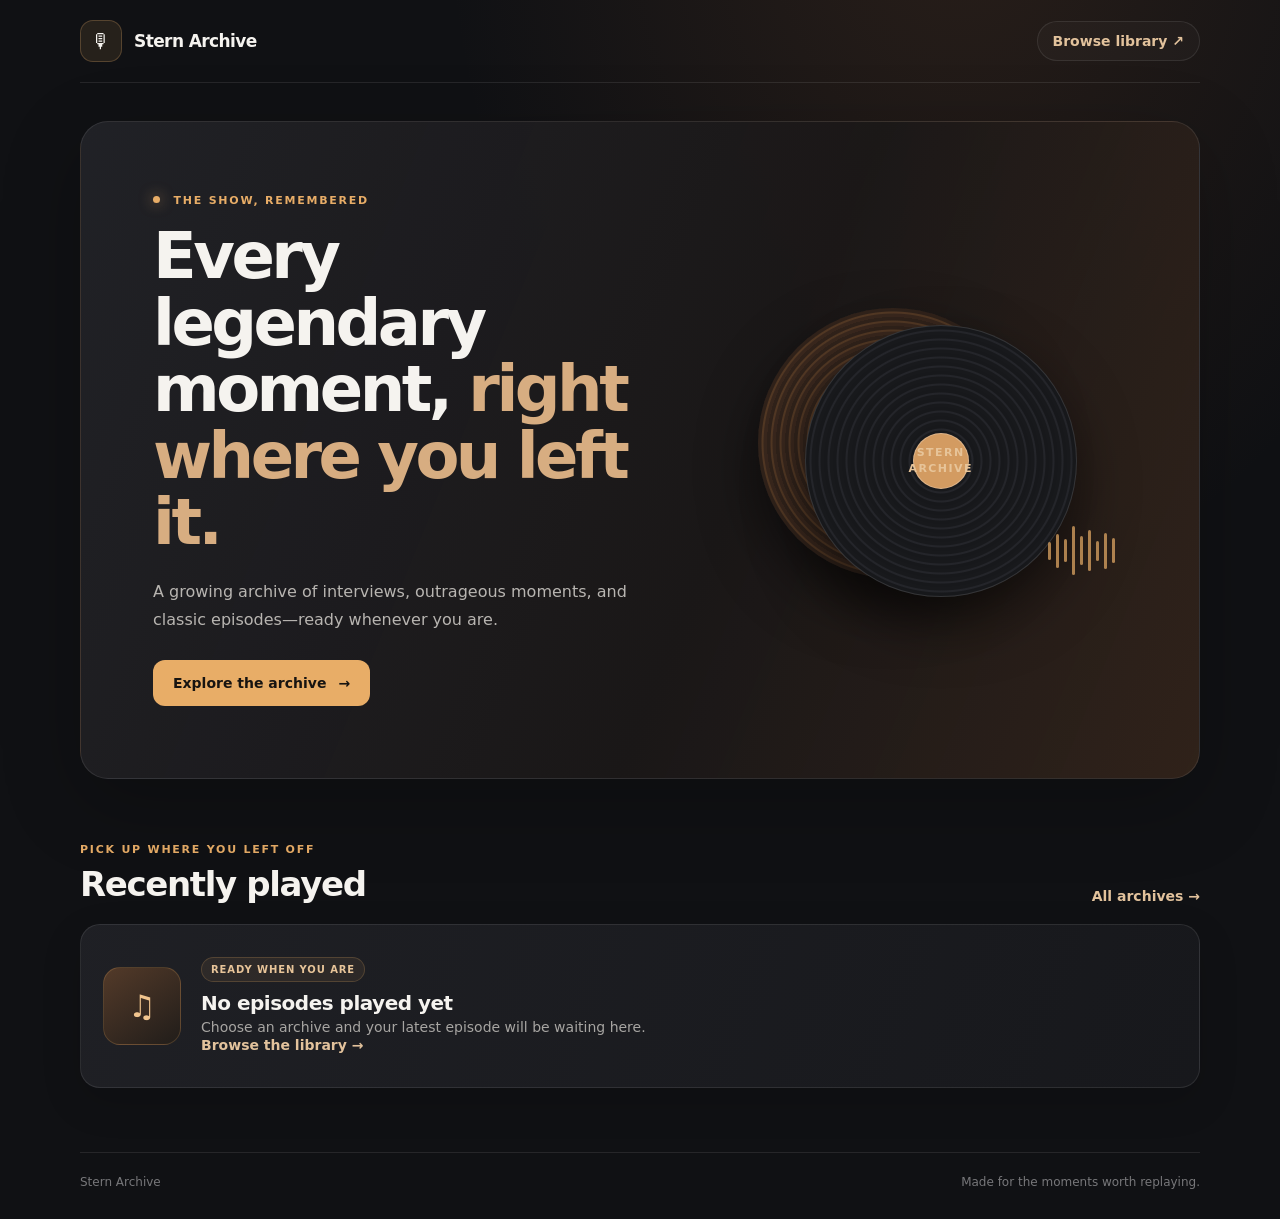
==== index.html @ a766dfc5 "Add modern home, recently played, and mobile-friendly player improvements" ====
<!DOCTYPE html>
<html lang="en">
<head>
  <meta charset="UTF-8">
  <meta name="viewport" content="width=device-width, initial-scale=1.0">
  <meta name="theme-color" content="#101114">
  <title>Stern Archive</title>
  <link rel="stylesheet" href="style.css">
  <link rel="stylesheet" href="modern.css">
</head>
<body class="home-page">
  <div class="page-shell">
    <header class="topbar">
      <a class="brand-wrap" href="index.html" aria-label="Stern Archive home">
        <span class="brand-mark" aria-hidden="true">🎙</span>
        <h1>Stern Archive</h1>
      </a>
      <nav class="nav-actions" aria-label="Main navigation">
        <a class="nav-link" href="library.html">Browse library <span aria-hidden="true">↗</span></a>
      </nav>
    </header>

    <main>
      <section class="hero-panel">
        <div class="hero-copy">
          <p class="eyebrow"><span class="eyebrow-dot"></span> The show, remembered</p>
          <h2>Every legendary moment, <span>right where you left it.</span></h2>
          <p class="hero-description">A growing archive of interviews, outrageous moments, and classic episodes—ready whenever you are.</p>
          <a class="btn" href="library.html">Explore the archive <span aria-hidden="true">→</span></a>
        </div>
        <div class="hero-art" aria-hidden="true">
          <div class="vinyl vinyl-back"></div>
          <div class="vinyl vinyl-front"><span>STERN<br>ARCHIVE</span></div>
          <div class="sound-wave"><i></i><i></i><i></i><i></i><i></i><i></i><i></i><i></i><i></i></div>
        </div>
      </section>

      <section class="home-section" aria-labelledby="recentlyPlayedTitle">
        <div class="section-heading">
          <div>
            <p class="eyebrow">Pick up where you left off</p>
            <h2 id="recentlyPlayedTitle">Recently played</h2>
          </div>
          <a class="text-link" href="library.html">All archives <span aria-hidden="true">→</span></a>
        </div>
        <div id="homeNowPlaying" class="recently-played-card" aria-live="polite">
          <div class="recent-art" aria-hidden="true">♫</div>
          <div class="recent-copy"><span class="status-pill">Your listening history</span><h3>Loading your latest episode…</h3></div>
        </div>
      </section>

      <footer class="site-footer"><span>Stern Archive</span><span>Made for the moments worth replaying.</span></footer>
    </main>
  </div>
  <script src="home.js"></script>
</body>
</html>
---- style.css ----
html,
body{
  min-height:100%;
}

body{
  margin:0;
  padding:20px;
  background:#121212;
  color:white;
  overflow-y:auto;
}

body{
    margin:0;
    font-family:Arial, sans-serif;
    background:#121212;
    color:white;
}

header{
    padding:20px;
}

.hero{
    padding:30px;
}

h1{
    color:#00d084;
}

.btn{
    background:#00d084;
    color:black;
    text-decoration:none;
    padding:12px 20px;
    border-radius:8px;
    display:inline-block;
    margin-top:15px;
}

#library{
    display:grid;
    grid-template-columns:repeat(auto-fill,minmax(250px,1fr));
    gap:20px;
    padding:20px;
}

.card{
    background:#1d1d1d;
    border-radius:10px;
    padding:20px;
}

.card h3{
    margin-top:0;
}

.card a{
    display:inline-block;
    padding:10px 15px;
    margin-top:10px;
    background:#00d084;
    color:black;
    text-decoration:none;
    border-radius:5px;
}

input{
    width:100%;
    max-width:400px;
    padding:10px;
    border-radius:6px;
    border:none;
}

.player-container{
    padding:20px;
}

audio{
    width:100%;
}

.episode-list{
    display:grid;
    gap:15px;
    padding:20px;
}

.card{
    background:#1d1d1d;
    padding:15px;
    border-radius:10px;
}

.card audio{
    width:100%;
}

.episode-list{
  display:grid;
  gap:10px;
}

.card{
  background:#1d1d1d;
  padding:15px;
  border-radius:10px;
  margin-bottom:10px;
}

.card:hover{
  background:#2a2a2a;
}

input{
  background:#1d1d1d;
  color:white;
  border:none;
  border-radius:8px;
}

.episode-list{
  display:grid;
  gap:10px;
  margin-top:20px;
}

.card{
  background:#1d1d1d;
  padding:15px;
  border-radius:10px;
  margin-bottom:10px;
}

.card:hover{
  background:#2a2a2a;
}

h2{
  color:#00d084;
  margin-bottom:10px;
}

.transport-controls {
  display:flex;
  align-items:center;
  gap:12px;
  flex-wrap:wrap;
  margin:12px 0 18px;
}

.transport-btn,
.resume-btn,
.episode-card {
  border:none;
  border-radius:8px;
  background:#2d2d2d;
  color:white;
  cursor:pointer;
  transition:background 0.15s ease;
}

.transport-btn,
.resume-btn {
  padding:10px 14px;
}

.transport-btn:hover,
.resume-btn:hover,
.episode-card:hover {
  background:#3b3b3b;
}

.time-display {
  font-size:14px;
  color:#d0d0d0;
  margin-left:6px;
}

.episode-search {
  width:100%;
  padding:12px;
  margin:20px 0 10px;
  background:#1d1d1d;
  color:white;
  border:none;
  border-radius:8px;
}

.month-group {
  border:1px solid rgba(255,255,255,0.08);
  border-radius:12px;
  background:rgba(255,255,255,0.02);
  overflow:hidden;
}

.month-summary {
  list-style:none;
  display:flex;
  align-items:center;
  justify-content:space-between;
  gap:12px;
  padding:12px 14px;
  cursor:pointer;
  font-weight:700;
  color:#dfe7ff;
  background:rgba(255,255,255,0.02);
}

.month-summary::-webkit-details-marker {
  display:none;
}

.month-count {
  display:inline-flex;
  align-items:center;
  justify-content:center;
  min-width:28px;
  padding:4px 8px;
  border-radius:999px;
  background:#00d084;
  color:#05150d;
  font-size:12px;
  font-weight:700;
}

.month-list {
  display:grid;
  gap:8px;
  padding:10px 10px 12px;
}

.episode-card {
  text-align:left;
  width:100%;
  padding:12px 14px;
  background:#111827;
  color:#edf2ff;
}

.empty-state-text {
  padding:12px;
  color:#d0d0d0;
}

.show-notes{
  margin:20px 0;
}

.show-notes ul{
  padding-left:20px;
}

.show-notes li{
  margin-bottom:6px;
}

.episode-link{
  display:inline-block;
  margin-top:10px;
  padding:10px 15px;
  background:#00d084;
  color:#000;
  text-decoration:none;
  border-radius:8px;
  font-weight:bold;
}

.show-notes{
  margin:15px 0;
}

.card-actions{
  display:flex;
  gap:10px;
  align-items:center;
  margin-top:12px;
}

.delete-archive-btn{
  background:#c62828;
  color:white;
  border:none;
  border-radius:8px;
  padding:10px 14px;
  cursor:pointer;
  font-weight:600;
}

.delete-archive-btn:hover{
  background:#8e0000;
}

.segment-jump{
  display:block;
  width:100%;
  text-align:left;
  background:none;
  border:none;
  color:#4da6ff;
  cursor:pointer;
  padding:6px 0;
}

.segment-jump:hover{
  text-decoration:underline;
}
---- modern.css ----
/* Modern Stern Archive visual layer */
:root {
  color-scheme: dark;
  --ink: #f5f3ef;
  --muted: #a7a5a2;
  --surface: #191a1e;
  --surface-raised: #202126;
  --line: rgba(255,255,255,.09);
  --accent: #e8ad67;
  --accent-bright: #f4c17e;
}

html { min-height: 100%; background: #101114; }
body {
  min-height: 100vh;
  margin: 0;
  padding: 0;
  color: var(--ink);
  font-family: Inter, ui-sans-serif, system-ui, -apple-system, BlinkMacSystemFont, "Segoe UI", sans-serif;
  background: radial-gradient(ellipse at 75% -10%, rgba(128,77,43,.22), transparent 38%), #101114;
}
.page-shell { width: min(1120px, calc(100% - 48px)); margin: 0 auto; }
.topbar {
  min-height: 82px; padding: 0; display: flex; align-items: center; justify-content: space-between;
  border-bottom: 1px solid var(--line);
}
.brand-wrap { display: inline-flex; align-items: center; gap: 12px; color: var(--ink); text-decoration: none; }
.brand-wrap h1, .brand-name { margin: 0; color: var(--ink); font-size: 17px; font-weight: 750; letter-spacing: -.035em; }
.brand-mark { display: grid; width: 40px; height: 40px; place-items: center; border: 1px solid rgba(232,173,103,.25); border-radius: 13px; background: rgba(232,173,103,.1); font-size: 20px; }
.nav-actions, .left-cluster { display: flex; align-items: center; gap: 12px; }
.nav-link, .text-link { color: #e2c29c; text-decoration: none; font-size: 14px; font-weight: 650; transition: color .18s ease; }
.nav-link { padding: 11px 15px; border: 1px solid var(--line); border-radius: 999px; background: rgba(255,255,255,.025); }
.nav-link:hover, .text-link:hover { color: var(--accent-bright); }
.hero-panel {
  position: relative; display: grid; grid-template-columns: 1.1fr .9fr; align-items: center; gap: 48px;
  min-height: 390px; margin: 38px 0 64px; padding: clamp(32px, 6vw, 72px); overflow: hidden;
  border: 1px solid var(--line); border-radius: 28px;
  background: linear-gradient(112deg, rgba(33,34,39,.98), rgba(27,24,24,.92) 58%, rgba(62,42,29,.7));
  box-shadow: 0 24px 80px rgba(0,0,0,.24);
}
.hero-copy { position: relative; z-index: 1; max-width: 600px; }
.eyebrow { margin: 0 0 16px; color: var(--accent); font-size: 11px; font-weight: 800; letter-spacing: .16em; text-transform: uppercase; }
.eyebrow-dot, .status-dot { display: inline-block; width: 7px; height: 7px; margin-right: 8px; border-radius: 50%; background: var(--accent); box-shadow: 0 0 14px rgba(232,173,103,.7); vertical-align: 1px; }
.hero-copy h2 { max-width: 620px; margin: 0; color: var(--ink); font-size: clamp(38px, 5.2vw, 64px); line-height: 1.04; letter-spacing: -.055em; }
.hero-copy h2 span { color: #d7ad81; }
.hero-description { max-width: 490px; margin: 22px 0 0; color: #b8b5b1; font-size: 16px; line-height: 1.75; }
.btn, .primary-btn {
  display: inline-flex; align-items: center; justify-content: center; gap: 12px; min-height: 46px; margin-top: 26px; padding: 0 20px;
  border: 0; border-radius: 12px; background: var(--accent); color: #171411; text-decoration: none; font: inherit; font-size: 14px; font-weight: 800; cursor: pointer;
  transition: transform .18s ease, background .18s ease, box-shadow .18s ease;
}
.btn:hover, .primary-btn:hover { transform: translateY(-2px); background: var(--accent-bright); box-shadow: 0 10px 24px rgba(232,173,103,.18); }
.hero-art { position: relative; display: grid; min-height: 270px; place-items: center; }
.vinyl { position: absolute; width: clamp(190px, 23vw, 270px); aspect-ratio: 1; border-radius: 50%; background: repeating-radial-gradient(circle, #18191c 0 3px, #24252a 4px 5px, #17181b 6px 9px); box-shadow: 0 26px 56px rgba(0,0,0,.5); }
.vinyl-back { transform: translate(-26px,-7px); background: repeating-radial-gradient(circle, #39271d 0 3px, #523824 4px 5px, #30221a 6px 9px); }
.vinyl-front { display: grid; place-items: center; transform: translate(22px,11px); border: 1px solid rgba(255,255,255,.12); }
.vinyl-front::after { position: absolute; width: 20%; aspect-ratio: 1; border: 1px solid rgba(255,255,255,.25); border-radius: 50%; background: #d39b61; content: ""; }
.vinyl-front span { z-index: 1; color: #e7c499; font-size: 11px; font-weight: 800; line-height: 1.4; letter-spacing: .13em; text-align: center; }
.sound-wave { position: absolute; right: 3%; bottom: 3%; display: flex; align-items: center; gap: 5px; height: 52px; opacity: .7; }
.sound-wave i, .mini-wave i { display: block; width: 3px; border-radius: 4px; background: var(--accent); animation: wave 1s ease-in-out infinite alternate; }
.sound-wave i:nth-child(3n), .mini-wave i:nth-child(3n) { animation-delay: .35s; }
.sound-wave i:nth-child(2n), .mini-wave i:nth-child(2n) { animation-delay: .65s; }
.sound-wave i:nth-child(1) { height: 35%; }.sound-wave i:nth-child(2) { height: 65%; }.sound-wave i:nth-child(3) { height: 44%; }.sound-wave i:nth-child(4) { height: 95%; }.sound-wave i:nth-child(5) { height: 55%; }.sound-wave i:nth-child(6) { height: 78%; }.sound-wave i:nth-child(7) { height: 38%; }.sound-wave i:nth-child(8) { height: 70%; }.sound-wave i:nth-child(9) { height: 48%; }
@keyframes wave { to { transform: scaleY(.45); opacity: .55; } }
.home-section { margin: 0 0 64px; }
.section-heading { display: flex; align-items: end; justify-content: space-between; gap: 20px; margin-bottom: 20px; }
.section-heading .eyebrow { margin-bottom: 8px; }
.section-heading h2, .toolbar-intro h2 { margin: 0; color: var(--ink); font-size: clamp(25px, 3vw, 34px); letter-spacing: -.04em; }
.recently-played-card { display: flex; align-items: center; gap: 20px; min-height: 118px; padding: 22px; border: 1px solid var(--line); border-radius: 20px; background: linear-gradient(110deg, rgba(32,33,38,.96), rgba(24,25,29,.96)); box-shadow: 0 14px 40px rgba(0,0,0,.14); }
.recent-art { display: grid; flex: 0 0 76px; width: 76px; height: 76px; place-items: center; border: 1px solid rgba(232,173,103,.2); border-radius: 17px; background: linear-gradient(145deg, #533a29, #211d1a); color: #f0c48e; font-size: 31px; }
.recent-copy { flex: 1; min-width: 0; }
.recent-copy h3 { margin: 9px 0 4px; overflow: hidden; color: var(--ink); font-size: 20px; letter-spacing: -.025em; text-overflow: ellipsis; }
.recent-copy p { margin: 0; color: var(--muted); font-size: 14px; }
.status-pill { display: inline-flex; align-items: center; padding: 6px 9px; border: 1px solid rgba(232,173,103,.2); border-radius: 999px; background: rgba(232,173,103,.08); color: #e7c499; font-size: 10px; font-weight: 800; letter-spacing: .09em; text-transform: uppercase; }
.status-pill .status-dot { width: 6px; height: 6px; margin-right: 7px; }
.resume-link { display: inline-flex; align-items: center; gap: 12px; padding: 12px 16px; border-radius: 11px; background: var(--accent); color: #191510; font-size: 13px; font-weight: 800; text-decoration: none; white-space: nowrap; }
.resume-link:hover { background: var(--accent-bright); }
.playing-art { position: relative; }
.playing-art > span { z-index: 1; }
.mini-wave { position: absolute; right: 9px; bottom: 12px; display: flex; align-items: center; gap: 2px; height: 20px; }
.mini-wave i { width: 2px; }.mini-wave i:nth-child(1) { height: 40%; }.mini-wave i:nth-child(2) { height: 85%; }.mini-wave i:nth-child(3) { height: 55%; }.mini-wave i:nth-child(4) { height: 100%; }.mini-wave i:nth-child(5) { height: 48%; }
.site-footer { display: flex; justify-content: space-between; gap: 12px; padding: 22px 0 30px; border-top: 1px solid var(--line); color: #77777a; font-size: 12px; }
.toolbar { margin: 42px 0 24px; padding: 26px; border: 1px solid var(--line); border-radius: 20px; background: rgba(27,28,32,.82); }
.toolbar-intro { margin-bottom: 22px; }.toolbar-intro .eyebrow { margin-bottom: 8px; }
.toolbar-row { display: flex; gap: 12px; }
input { box-sizing: border-box; width: 100%; min-width: 0; padding: 13px 15px; border: 1px solid var(--line); border-radius: 11px; outline: none; background: #15161a; color: var(--ink); font: inherit; }
input:focus { border-color: rgba(232,173,103,.65); box-shadow: 0 0 0 3px rgba(232,173,103,.1); }
.toolbar-row .primary-btn { flex: 0 0 auto; margin: 0; }
.archive-panel { margin-top: 22px; padding-top: 22px; border-top: 1px solid var(--line); }.archive-panel.hidden { display: none; }
.archive-panel-header { display: flex; align-items: center; justify-content: space-between; }.archive-panel-header h2 { margin: 0; color: var(--ink); }
.archive-form-grid { display: grid; grid-template-columns: 2fr 1.5fr .8fr; gap: 14px; margin-top: 18px; }
.archive-form-grid label span { display: block; margin-bottom: 8px; color: var(--muted); font-size: 12px; }
.archive-actions { display: flex; align-items: center; gap: 14px; }.archive-message { color: var(--muted); }.archive-message.error { color: #ff8d8d; }
.icon-btn { width: 36px; height: 36px; border: 1px solid var(--line); border-radius: 10px; background: var(--surface-raised); color: var(--ink); font-size: 23px; cursor: pointer; }
.library-grid, #library { display: grid; grid-template-columns: repeat(auto-fill, minmax(240px, 1fr)); gap: 16px; padding: 0 0 48px; }
.library-card, .card { padding: 22px; border: 1px solid var(--line); border-radius: 18px; background: linear-gradient(145deg, #202126, #18191d); }
.library-card h3 { margin: 15px 0 8px; font-size: 19px; }.library-card p { color: var(--muted); }
.card-topline { display: flex; justify-content: space-between; }.card-actions { display: flex; flex-wrap: wrap; gap: 10px; align-items: center; margin-top: 18px; }
.card-actions .primary-btn { margin: 0; text-decoration: none; }.delete-archive-btn { padding: 11px 14px; border: 1px solid rgba(255,90,90,.2); border-radius: 10px; background: rgba(160,40,40,.14); color: #ffb6b6; cursor: pointer; }
.player-shell { width: min(860px, 100%); margin: 48px auto 80px; }
.player-panel { padding: clamp(24px, 5vw, 52px); border: 1px solid var(--line); border-radius: 26px; background: linear-gradient(145deg, rgba(34,35,40,.98), rgba(23,24,28,.98)); box-shadow: 0 28px 80px rgba(0,0,0,.28); }
.player-heading { margin-bottom: 28px; }.player-heading .eyebrow { margin-bottom: 12px; }
.player-heading h1 { margin: 0; color: var(--ink); font-size: clamp(27px, 5vw, 42px); line-height: 1.12; letter-spacing: -.045em; overflow-wrap: anywhere; }
.player-heading .now-playing { margin: 12px 0 0; color: #c0bdb9; font-size: 16px; }
.player-container { padding: clamp(16px, 3vw, 28px); border: 1px solid var(--line); border-radius: 20px; background: rgba(12,13,16,.55); }
.player-art { display: flex; align-items: center; gap: 14px; margin: 0 0 20px; color: var(--accent); }.player-art span { display: grid; width: 54px; height: 54px; place-items: center; border-radius: 14px; background: rgba(232,173,103,.1); font-size: 27px; }.player-art small { color: #bbb0a2; font-size: 10px; font-weight: 800; line-height: 1.4; letter-spacing: .15em; }
audio { display: block; width: 100%; min-height: 54px; accent-color: var(--accent); }
.player-hint { margin: 13px 0 0; color: #858487; font-size: 12px; line-height: 1.5; }
.transport-controls { display: flex; align-items: center; gap: 12px; flex-wrap: wrap; margin: 18px 0; }
.transport-btn, .resume-btn { min-height: 44px; padding: 10px 16px; border: 1px solid var(--line); border-radius: 11px; background: #28292e; color: var(--ink); cursor: pointer; font: inherit; font-weight: 650; }
.transport-btn:hover, .resume-btn:hover, .episode-card:hover { border-color: rgba(232,173,103,.35); background: #333035; }
.time-display { color: var(--muted); font-size: 14px; }
.episode-search { margin: 22px 0 14px; }
.episode-list { display: grid; gap: 11px; margin-top: 20px; }
.month-group { overflow: hidden; border: 1px solid var(--line); border-radius: 14px; background: rgba(255,255,255,.02); }
.month-summary { display: flex; justify-content: space-between; gap: 12px; padding: 15px; background: rgba(255,255,255,.025); color: #ebe8e3; cursor: pointer; font-weight: 700; list-style: none; }
.month-summary::-webkit-details-marker { display: none; }.month-count { min-width: 28px; padding: 4px 8px; border-radius: 999px; background: rgba(232,173,103,.16); color: #e9bd89; font-size: 12px; text-align: center; }
.month-list { display: grid; gap: 8px; padding: 10px; }.episode-card { width: 100%; padding: 14px 15px; border: 1px solid transparent; border-radius: 10px; background: #1d1e22; color: #e9e7e3; cursor: pointer; text-align: left; font: inherit; }
.show-notes { margin: 20px 0; }.show-notes ul { padding-left: 20px; }.show-notes li { margin-bottom: 6px; }.segment-jump { display: block; width: 100%; padding: 8px 0; border: 0; background: none; color: #e2b77f; cursor: pointer; text-align: left; }
.empty-state-text { padding: 12px; color: var(--muted); }
@media (max-width: 700px) {
  .page-shell { width: min(100% - 32px, 600px); }
  .topbar { min-height: 70px; }.brand-mark { width: 36px; height: 36px; }.nav-link { padding: 10px 12px; font-size: 12px; }
  .hero-panel { grid-template-columns: 1fr; gap: 8px; min-height: 0; margin: 22px 0 46px; padding: 30px 24px 18px; border-radius: 22px; }
  .hero-copy h2 { font-size: clamp(38px, 10vw, 52px); }.hero-description { margin-top: 16px; font-size: 14px; }
  .hero-art { min-height: 205px; }.vinyl { width: 176px; }.sound-wave { right: 8%; bottom: 0; }
  .section-heading { align-items: center; }.section-heading h2 { font-size: 26px; }.section-heading .text-link { font-size: 12px; white-space: nowrap; }
  .recently-played-card { flex-wrap: wrap; gap: 14px; padding: 16px; border-radius: 16px; }.recent-art { flex-basis: 62px; width: 62px; height: 62px; border-radius: 14px; }.recent-copy { flex-basis: calc(100% - 80px); }.recent-copy h3 { font-size: 17px; }.resume-link { width: 100%; justify-content: space-between; box-sizing: border-box; }
  .site-footer { flex-direction: column; }.toolbar { margin-top: 24px; padding: 18px; }.toolbar-row { flex-direction: column; }.toolbar-row .primary-btn { width: 100%; }.archive-form-grid { grid-template-columns: 1fr; }.archive-actions { align-items: flex-start; flex-direction: column; }
  .player-shell { margin: 24px auto 56px; }.player-panel { padding: 22px 16px; border-radius: 20px; }.player-heading { margin-bottom: 20px; }.player-heading .now-playing { font-size: 14px; }.player-container { padding: 14px; border-radius: 15px; }
  .player-topbar .brand-name { display: none; }
}
@media (prefers-reduced-motion: reduce) { *, *::before, *::after { scroll-behavior: auto !important; animation-duration: .01ms !important; animation-iteration-count: 1 !important; transition-duration: .01ms !important; } }
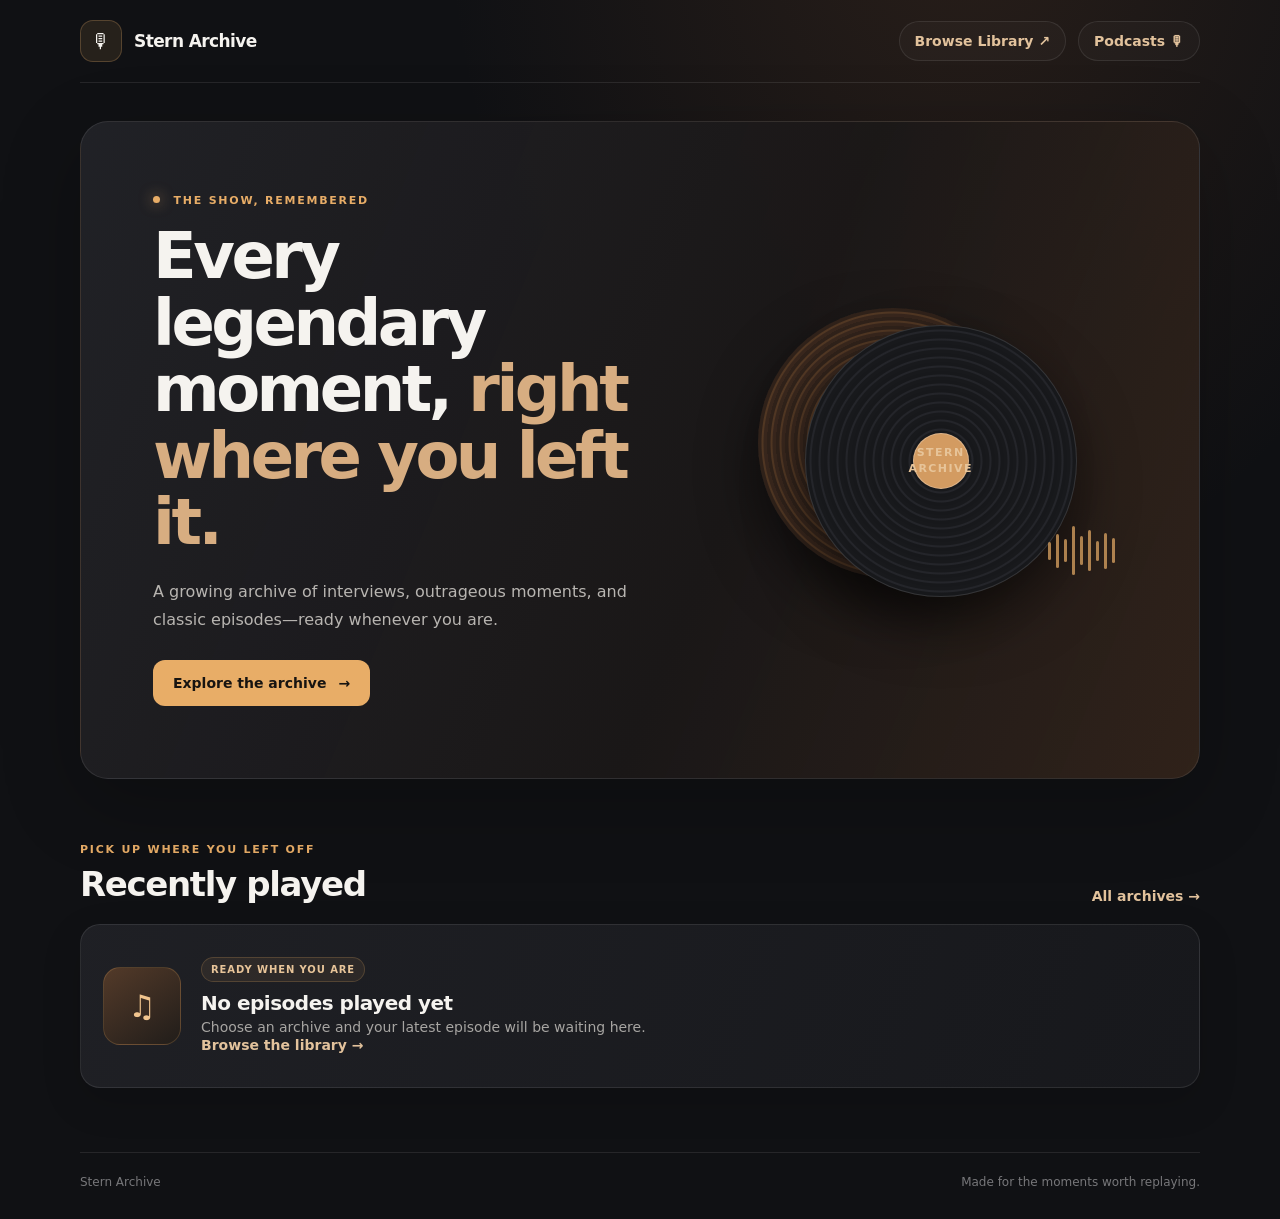
==== commit 09d942b8: "Update index.html" ====
--- a/index.html
+++ b/index.html
@@ -16,8 +16,18 @@
         <h1>Stern Archive</h1>
       </a>
       <nav class="nav-actions" aria-label="Main navigation">
-        <a class="nav-link" href="library.html">Browse library <span aria-hidden="true">↗</span></a>
-      </nav>
+
+  <a class="nav-link" href="library.html">
+    Browse Library
+    <span aria-hidden="true">↗</span>
+  </a>
+
+  <a class="nav-link" href="podcasts.html">
+    Podcasts
+    <span aria-hidden="true">🎙</span>
+  </a>
+
+</nav>
     </header>
 
     <main>
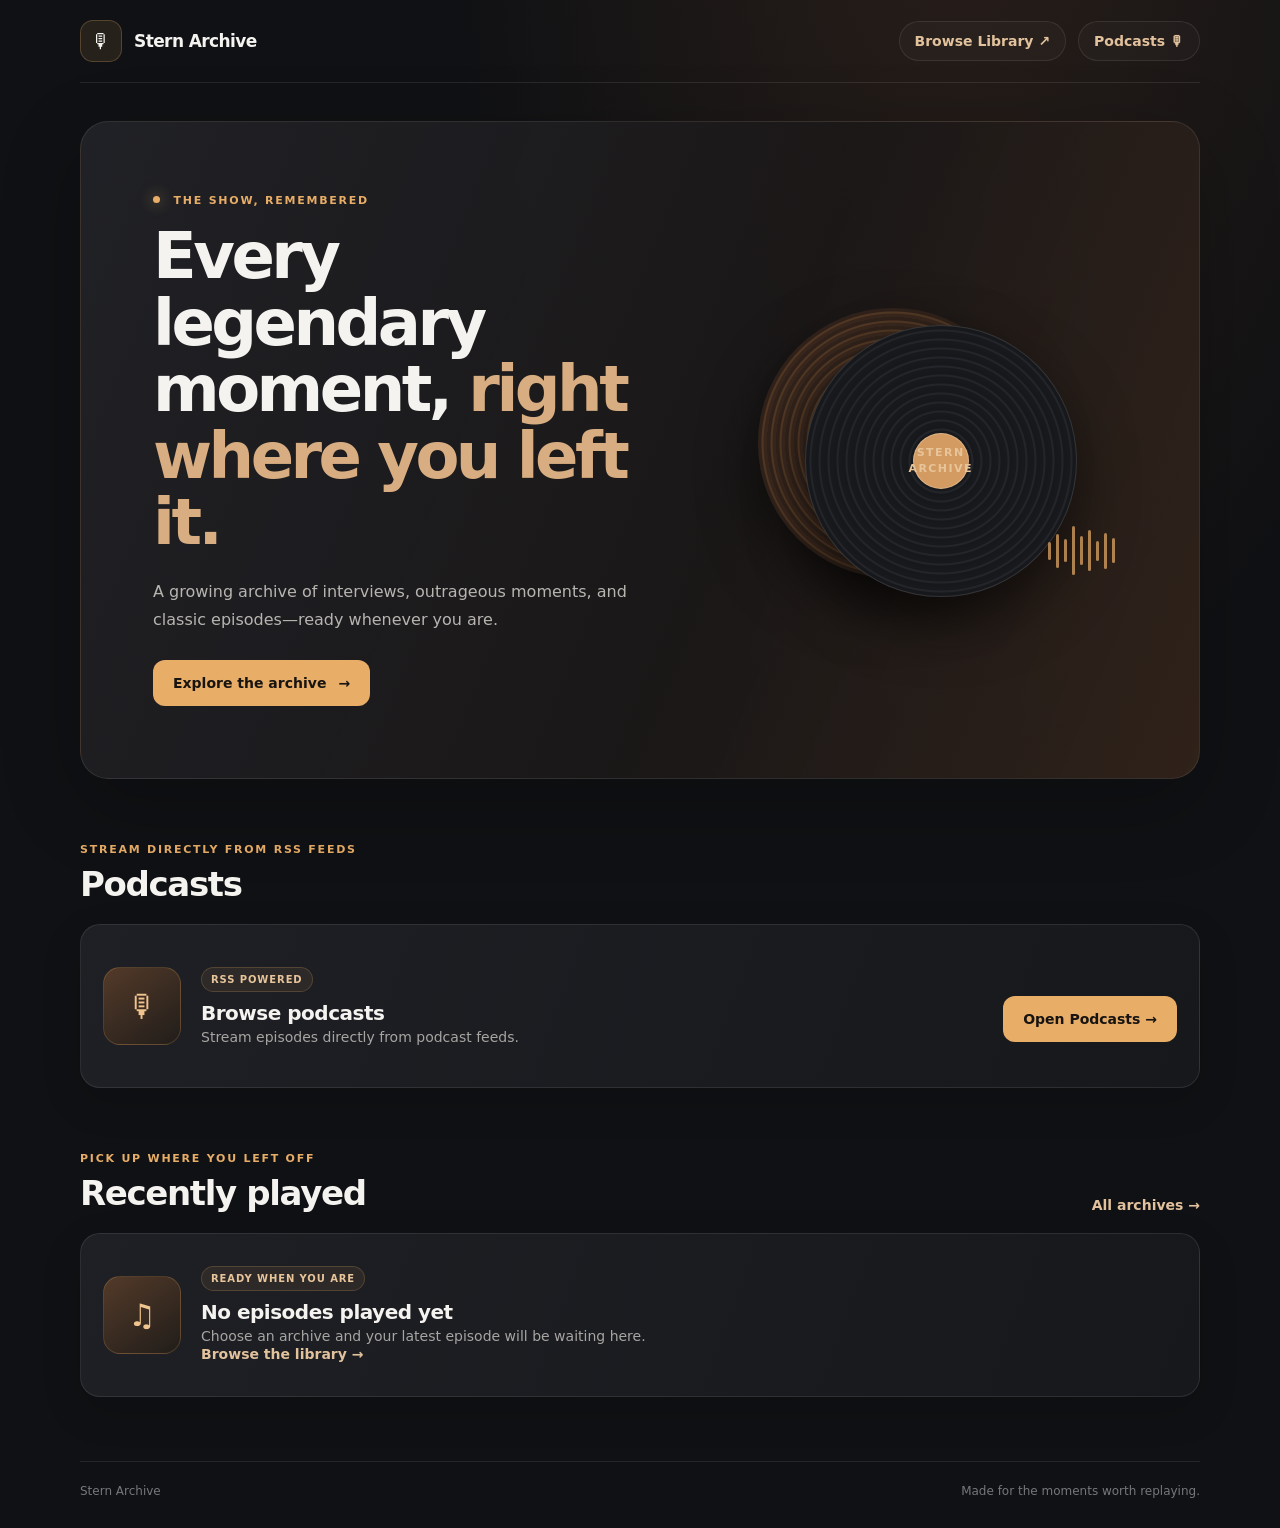
==== commit 0b78e93c: "Update index.html" ====
--- a/index.html
+++ b/index.html
@@ -45,6 +45,54 @@
         </div>
       </section>
 
+      <section class="home-section">
+
+  <div class="section-heading">
+
+    <div>
+      <p class="eyebrow">
+        Stream directly from RSS feeds
+      </p>
+
+      <h2>
+        Podcasts
+      </h2>
+    </div>
+
+  </div>
+
+  <div class="recently-played-card">
+
+    <div class="recent-art">
+      🎙
+    </div>
+
+    <div class="recent-copy">
+
+      <span class="status-pill">
+        RSS Powered
+      </span>
+
+      <h3>
+        Browse podcasts
+      </h3>
+
+      <p>
+        Stream episodes directly from podcast feeds.
+      </p>
+
+    </div>
+
+    <a
+      class="btn"
+      href="podcasts.html">
+      Open Podcasts →
+    </a>
+
+  </div>
+
+</section>
+
       <section class="home-section" aria-labelledby="recentlyPlayedTitle">
         <div class="section-heading">
           <div>
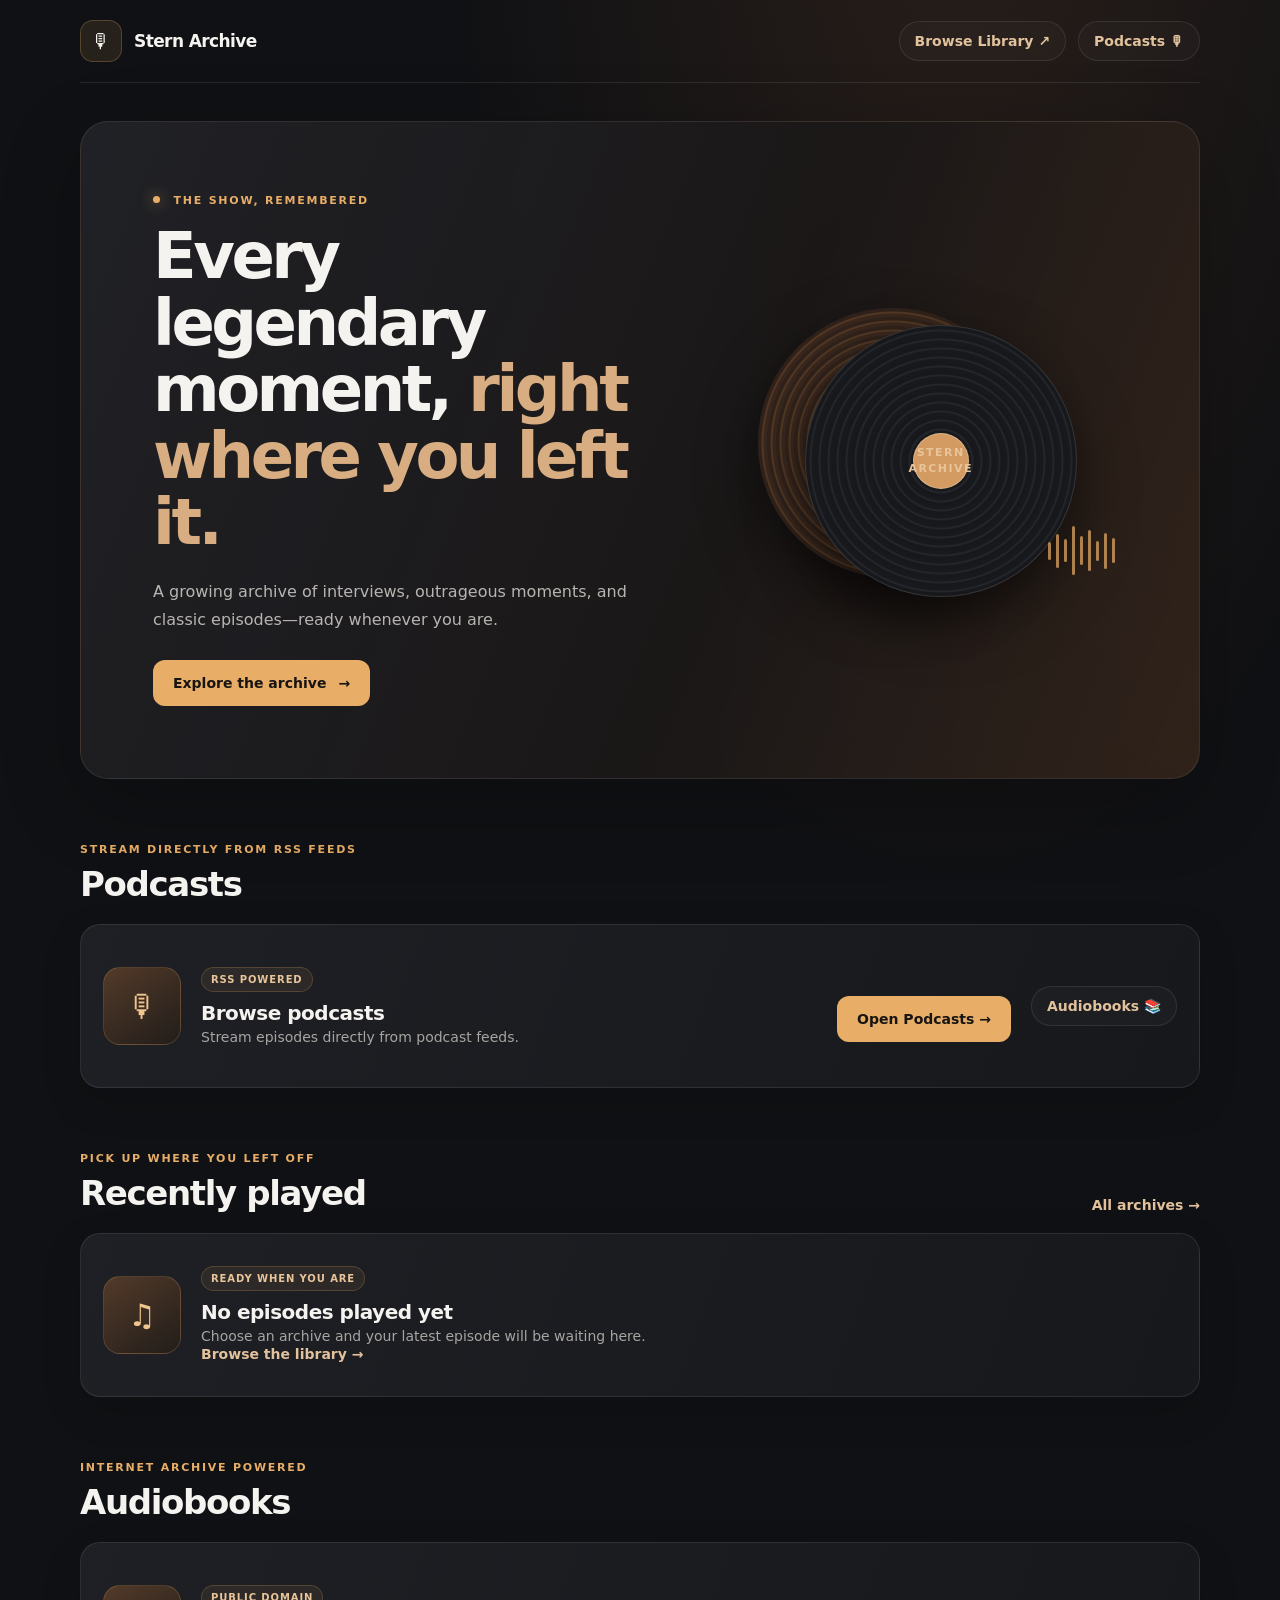
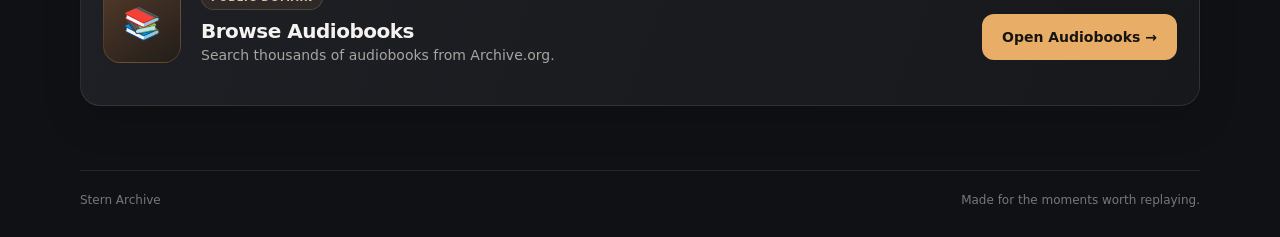
==== commit 4216017d: "Update index.html" ====
--- a/index.html
+++ b/index.html
@@ -89,6 +89,11 @@
       Open Podcasts →
     </a>
 
+    <a class="nav-link" href="audiobooks.html">
+  Audiobooks
+  <span aria-hidden="true">📚</span>
+</a>
+
   </div>
 
 </section>
@@ -107,6 +112,57 @@
         </div>
       </section>
 
+      <section class="home-section">
+
+  <div class="section-heading">
+
+    <div>
+      <p class="eyebrow">
+        Internet Archive powered
+      </p>
+
+      <h2>
+        Audiobooks
+      </h2>
+
+    </div>
+
+  </div>
+
+  <div class="recently-played-card">
+
+    <div class="recent-art">
+      📚
+    </div>
+
+    <div class="recent-copy">
+
+      <span class="status-pill">
+        Public Domain
+      </span>
+
+      <h3>
+        Browse Audiobooks
+      </h3>
+
+      <p>
+        Search thousands of audiobooks from Archive.org.
+      </p>
+
+    </div>
+
+    <a
+      class="btn"
+      href="audiobooks.html">
+
+      Open Audiobooks →
+
+    </a>
+
+  </div>
+
+</section>
+
       <footer class="site-footer"><span>Stern Archive</span><span>Made for the moments worth replaying.</span></footer>
     </main>
   </div>
--- a/style.css
+++ b/style.css
@@ -308,3 +308,51 @@
 .segment-jump:hover{
   text-decoration:underline;
 }
+
+.episode-button{
+  display:block;
+  width:100%;
+  margin-bottom:10px;
+
+  padding:12px;
+
+  background:#1b1b1b;
+  border:1px solid #333;
+  border-radius:10px;
+
+  color:white;
+  text-align:left;
+
+  cursor:pointer;
+}
+
+.episode-button:hover{
+  background:#2a2a2a;
+}
+
+.episode-title{
+  font-weight:700;
+  margin-bottom:6px;
+}
+
+.episode-date{
+  color:#82b5ff;
+  font-size:.9rem;
+  margin-bottom:8px;
+}
+
+.episode-description{
+  color:#b8c2cf;
+  font-size:.9rem;
+  line-height:1.4;
+}
+
+.episode-details{
+  background:#181c23;
+  border:1px solid #2d3440;
+
+  border-radius:16px;
+
+  padding:16px;
+  margin-bottom:16px;
+}
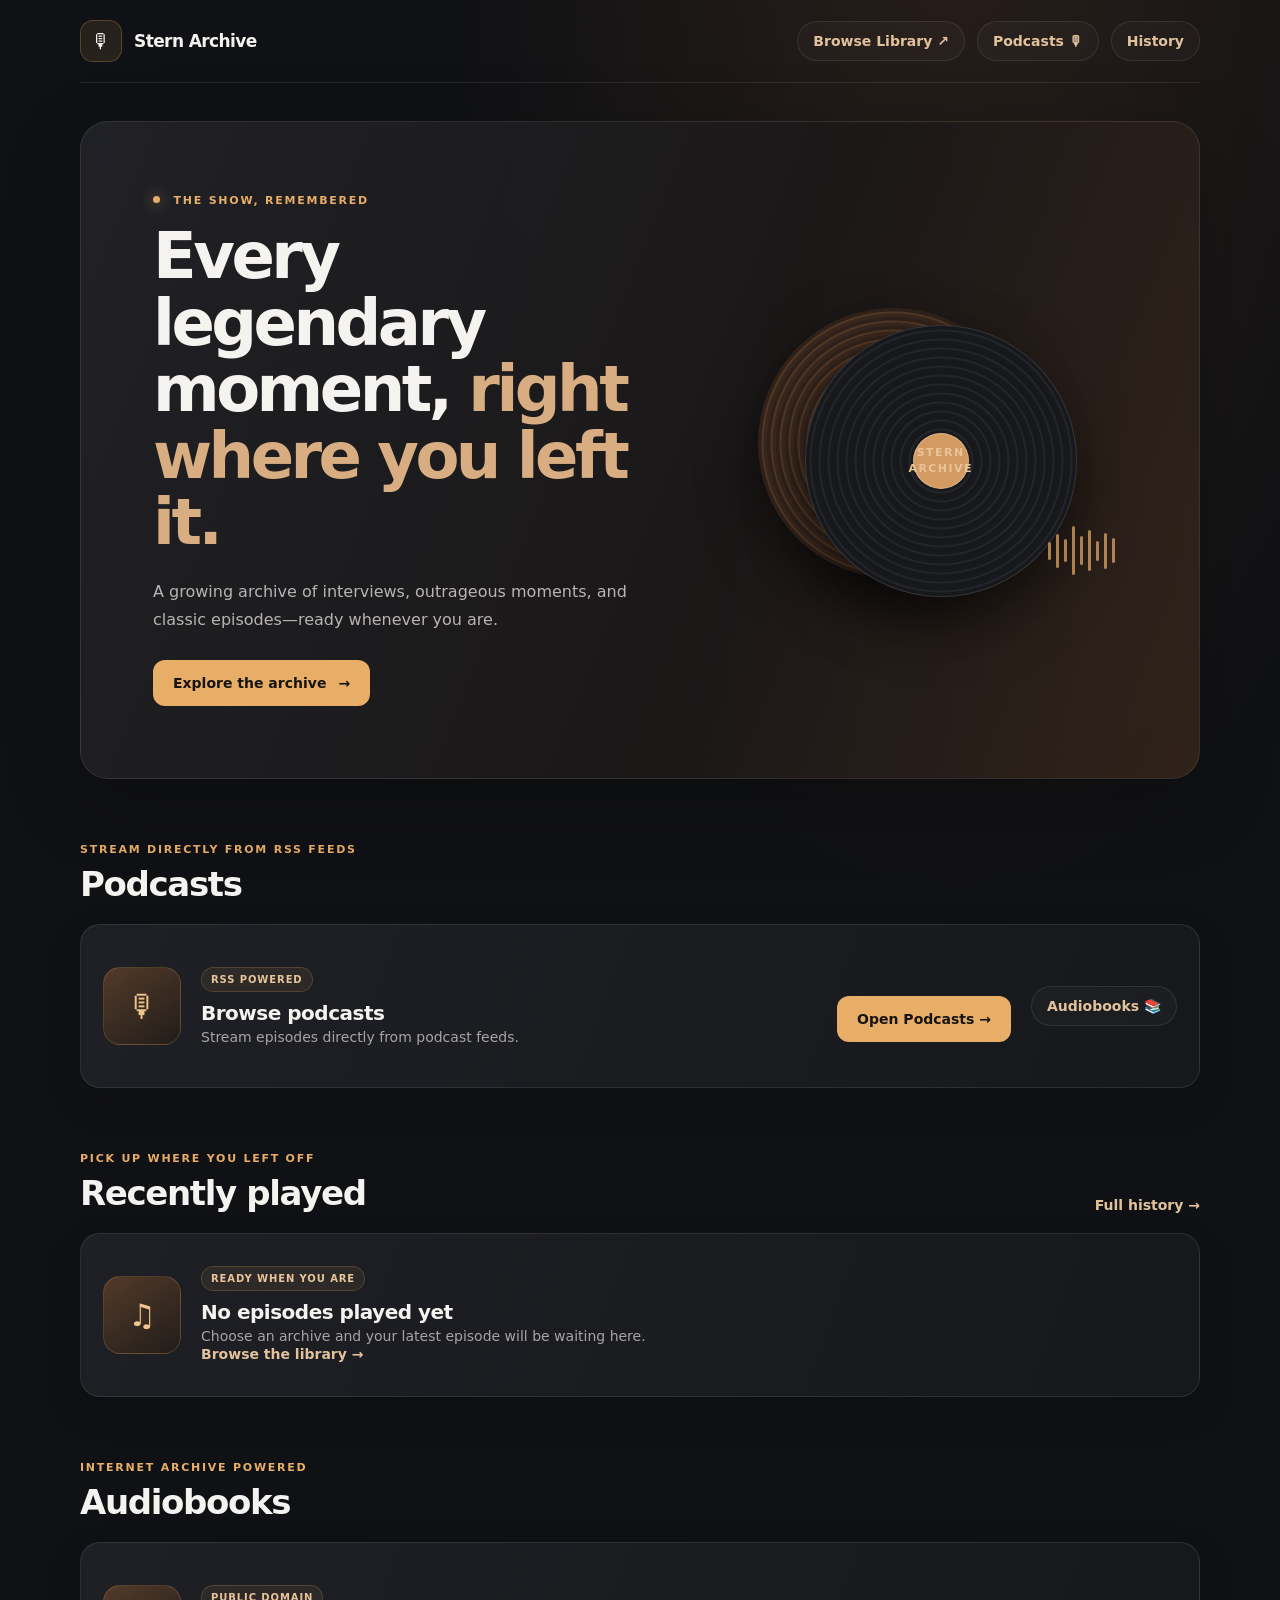
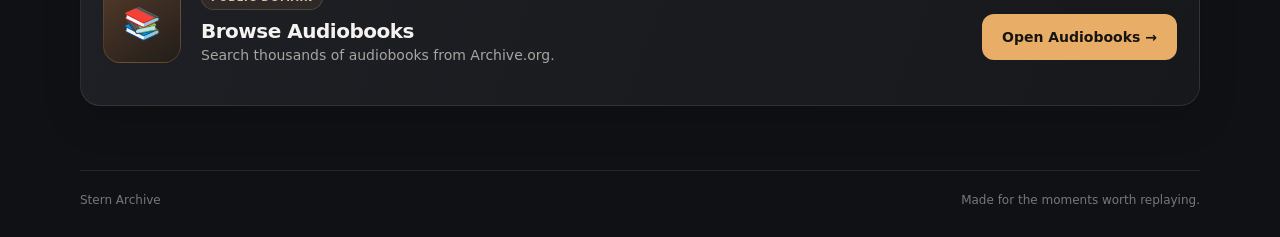
==== commit 4a207b0b: "Add listening history and playback controls Co-authored-by: Copilot <223556219+Copilot@users.noreply" ====
--- a/index.html
+++ b/index.html
@@ -26,6 +26,7 @@
     Podcasts
     <span aria-hidden="true">🎙</span>
   </a>
+  <a class="nav-link" href="history.html">History</a>
 
 </nav>
     </header>
@@ -104,7 +105,7 @@
             <p class="eyebrow">Pick up where you left off</p>
             <h2 id="recentlyPlayedTitle">Recently played</h2>
           </div>
-          <a class="text-link" href="library.html">All archives <span aria-hidden="true">→</span></a>
+          <a class="text-link" href="history.html">Full history <span aria-hidden="true">→</span></a>
         </div>
         <div id="homeNowPlaying" class="recently-played-card" aria-live="polite">
           <div class="recent-art" aria-hidden="true">♫</div>
@@ -166,6 +167,7 @@
       <footer class="site-footer"><span>Stern Archive</span><span>Made for the moments worth replaying.</span></footer>
     </main>
   </div>
+  <script src="listening-history.js"></script>
   <script src="home.js"></script>
 </body>
 </html>
--- a/style.css
+++ b/style.css
@@ -356,3 +356,155 @@
   padding:16px;
   margin-bottom:16px;
 }
+
+.chapter-list{
+  list-style:none;
+  padding:0;
+  margin:0;
+}
+
+.chapter-btn{
+  width:100%;
+
+  display:flex;
+  justify-content:space-between;
+
+  padding:12px;
+  margin-bottom:8px;
+
+  background:#181c23;
+  color:white;
+
+  border:1px solid #2d3440;
+  border-radius:12px;
+
+  cursor:pointer;
+}
+
+.chapter-btn:hover{
+  background:#243041;
+}
+
+.audiobook-meta{
+  color:#b8c2cf;
+  margin-bottom:18px;
+}
+
+.audiobook-cover{
+  width:120px;
+  border-radius:12px;
+  margin-bottom:16px;
+}
+
+#episodes{
+  display:flex;
+  flex-direction:column;
+  gap:12px;
+}
+
+.episode-button{
+
+  background:#161b22;
+
+  border:1px solid #2c3440;
+  border-radius:14px;
+
+  padding:16px;
+
+  color:white;
+
+  cursor:pointer;
+
+  text-align:left;
+
+  transition:.15s;
+}
+
+.episode-button:hover{
+  background:#243041;
+}
+
+.episode-title{
+  font-size:1rem;
+  font-weight:700;
+  margin-bottom:8px;
+}
+
+.episode-date{
+  color:#85b4ff;
+  font-size:.85rem;
+  margin-bottom:8px;
+}
+
+.episode-description{
+  color:#b9c3d0;
+  font-size:.9rem;
+  line-height:1.4;
+}
+
+.episode-details{
+
+  background:#161b22;
+
+  border:1px solid #2c3440;
+  border-radius:14px;
+
+  padding:20px;
+
+  margin-bottom:20px;
+}
+
+#audioPlayer{
+  width:100%;
+  margin-top:15px;
+}
+
+.episode-details{
+    background:#111827;
+    border:1px solid #2d3440;
+    border-radius:14px;
+    padding:18px;
+    margin-bottom:16px;
+}
+
+.episode-details h2{
+    margin:0 0 10px 0;
+}
+
+.episode-details p{
+    color:#c5ceda;
+    line-height:1.5;
+}
+
+.playing{
+    border:2px solid #4da6ff !important;
+    background:#243041 !important;
+}
+
+.episode-title{
+    font-weight:700;
+    margin-bottom:6px;
+}
+
+.episode-date{
+    color:#85b4ff;
+    font-size:.85rem;
+    margin-bottom:8px;
+}
+
+.episode-description{
+    color:#b9c3d0;
+    line-height:1.4;
+}
+
+.playing{
+  border:2px solid #4da6ff !important;
+  background:#243041 !important;
+}
+
+.chapter-duration{
+  display:block;
+  margin-top:4px;
+  color:#7fb5ff;
+  font-size:.85rem;
+}
--- a/modern.css
+++ b/modern.css
@@ -131,3 +131,22 @@
   .player-topbar .brand-name { display: none; }
 }
 @media (prefers-reduced-motion: reduce) { *, *::before, *::after { scroll-behavior: auto !important; animation-duration: .01ms !important; animation-iteration-count: 1 !important; transition-duration: .01ms !important; } }
+
+.playback-extras { display: flex; flex-wrap: wrap; align-items: center; gap: 10px; margin: 14px 0; }
+.playback-extras button, .playback-extras select { min-height: 44px; padding: 8px 14px; border: 1px solid #525158; border-radius: 10px; background: #28292e; color: #f5f2ee; font: inherit; }
+.playback-extras button { cursor: pointer; }
+.playback-extras button:hover { border-color: #e8ad67; }
+.playback-extras label { display: flex; align-items: center; gap: 8px; color: #c8c4bf; }
+.playback-status { color: #ffb6b6; }
+.playback-status:empty { display: none; }
+.history-intro { margin: 36px 0; }
+.history-intro p, .history-empty, .history-meta { color: #b8b5b1; }
+.history-section { margin: 0 0 40px; }
+.history-list { display: grid; gap: 12px; }
+.history-item { display: flex; align-items: center; justify-content: space-between; gap: 20px; padding: 20px; border: 1px solid var(--line); border-radius: 16px; background: #202126; }
+.history-item h3 { margin: 0 0 6px; overflow-wrap: anywhere; }
+.history-item p { margin: 5px 0; overflow-wrap: anywhere; }
+@media (max-width: 700px) {
+  .history-item { align-items: stretch; flex-direction: column; }
+  .nav-group { flex-wrap: wrap; }
+}
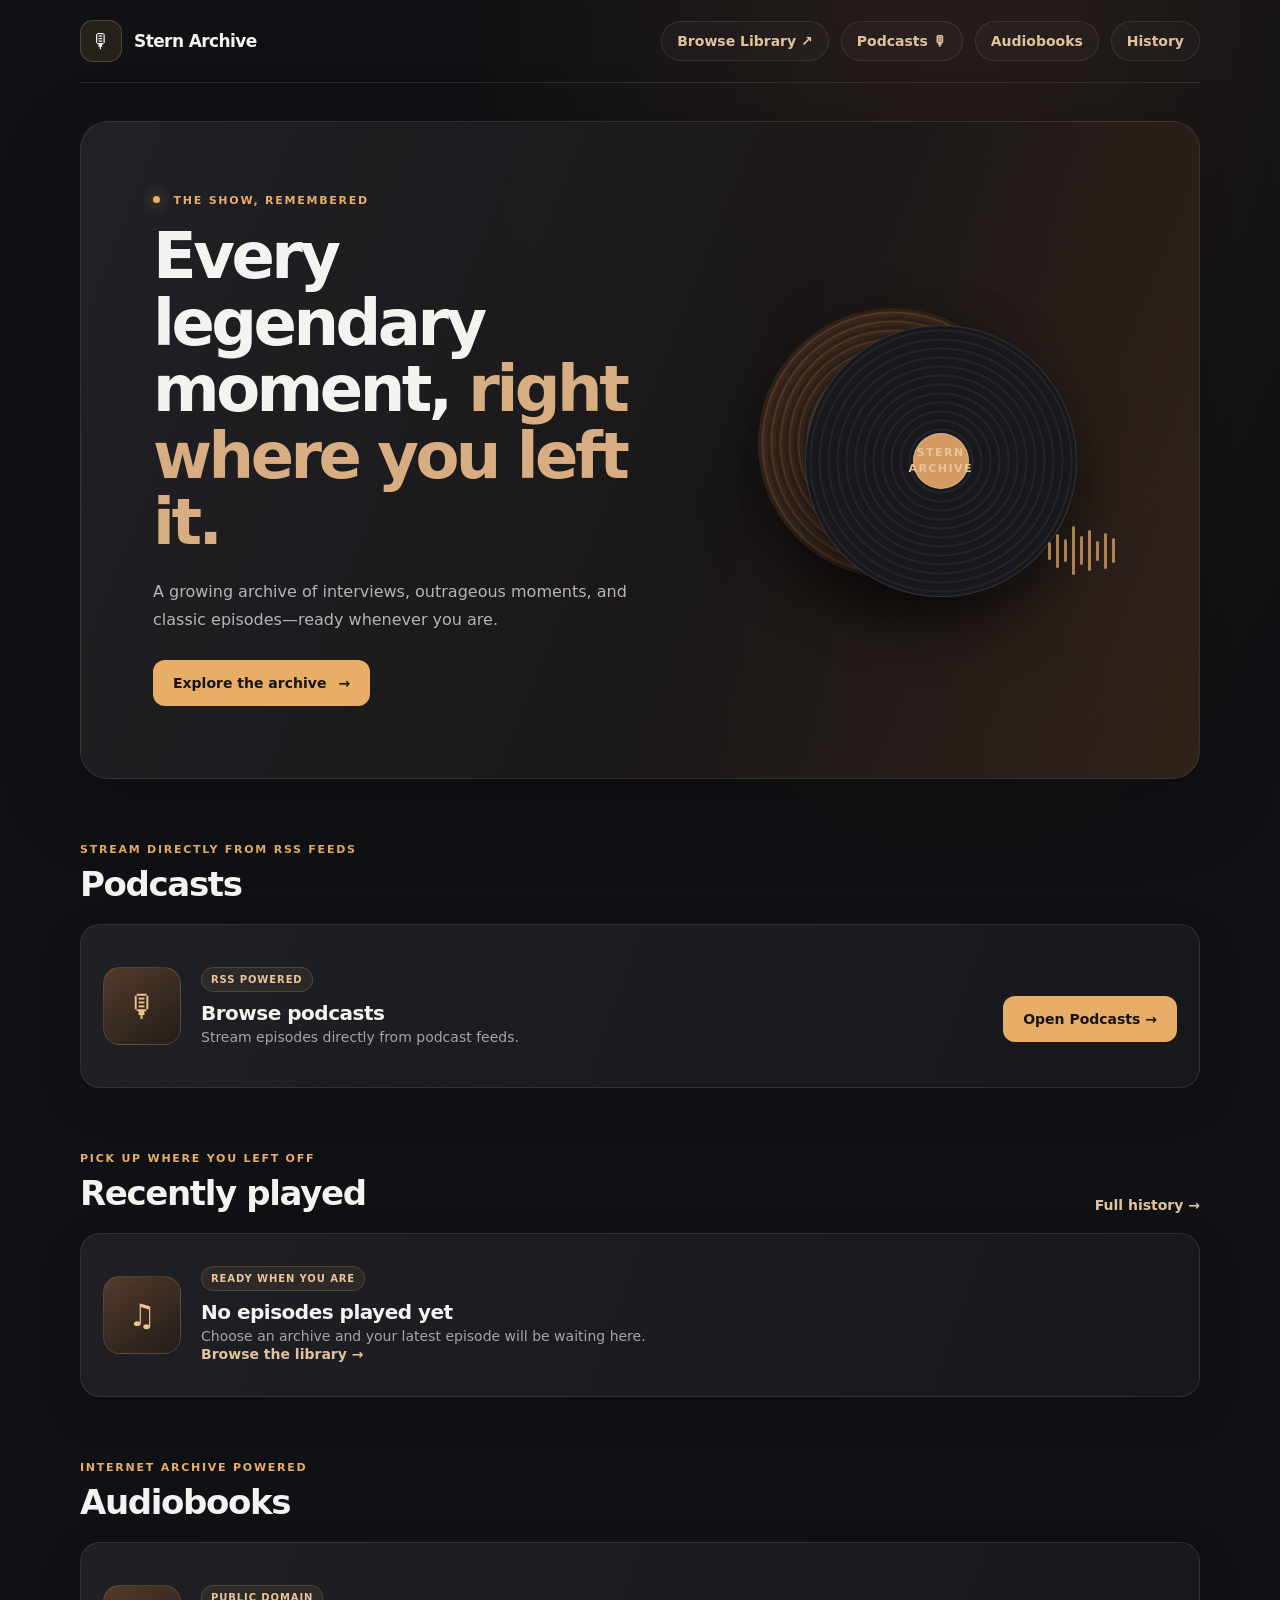
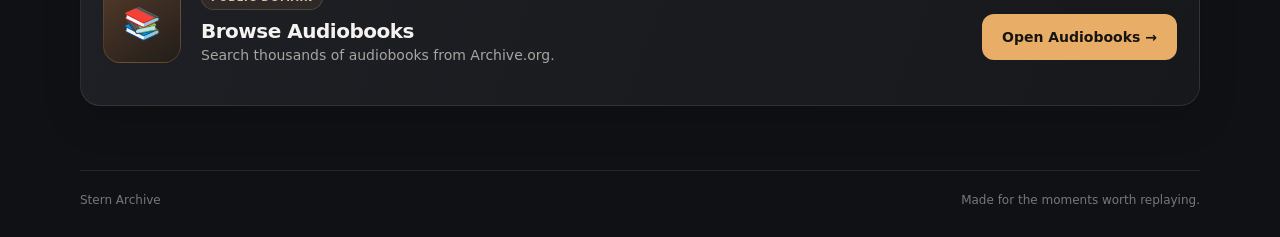
==== commit c65e85aa: "Organize archive library and update player layouts Co-authored-by: Copilot <223556219+Copilot@users." ====
--- a/index.html
+++ b/index.html
@@ -26,6 +26,7 @@
     Podcasts
     <span aria-hidden="true">🎙</span>
   </a>
+  <a class="nav-link" href="audiobooks.html">Audiobooks</a>
   <a class="nav-link" href="history.html">History</a>
 
 </nav>
@@ -89,11 +90,6 @@
       href="podcasts.html">
       Open Podcasts →
     </a>
-
-    <a class="nav-link" href="audiobooks.html">
-  Audiobooks
-  <span aria-hidden="true">📚</span>
-</a>
 
   </div>
 
--- a/modern.css
+++ b/modern.css
@@ -150,3 +150,60 @@
   .history-item { align-items: stretch; flex-direction: column; }
   .nav-group { flex-wrap: wrap; }
 }
+
+/* Shared library and player layouts */
+#library.archive-library { display: grid; grid-template-columns: 1fr; gap: 14px; padding-bottom: 32px; }
+.archive-category { border: 1px solid var(--line); border-radius: 18px; background: linear-gradient(145deg, #202126, #18191d); overflow: hidden; }
+.archive-category summary { display: flex; align-items: center; justify-content: space-between; gap: 12px; padding: 22px; cursor: pointer; list-style: none; }
+.archive-category summary::-webkit-details-marker { display: none; }
+.category-title { font-size: 20px; font-weight: 750; }
+.category-title::before { content: "▸"; display: inline-block; margin-right: 12px; color: var(--accent); transition: transform .18s ease; }
+.archive-category[open] .category-title::before { transform: rotate(90deg); }
+.archive-category-list { border-top: 1px solid var(--line); padding: 0 20px; }
+.archive-row { display: flex; align-items: center; justify-content: space-between; gap: 20px; padding: 16px 2px; border-bottom: 1px solid var(--line); }
+.archive-row:last-child { border-bottom: 0; }
+.archive-row h3 { margin: 0 0 5px; font-size: 16px; overflow-wrap: anywhere; }
+.archive-row p { margin: 0; color: var(--muted); font-size: 13px; }
+.archive-row-actions { display: flex; align-items: center; gap: 8px; }
+.delete-archive-btn { font: inherit; font-size: 13px; cursor: pointer; }
+.archive-form-grid { grid-template-columns: repeat(2, minmax(0, 1fr)); }
+.editor-panel { margin: 0 0 56px; padding: 22px; border: 1px solid var(--line); border-radius: 18px; background: var(--surface); }
+.editor-panel h2 { margin: 0; font-size: 18px; }
+.editor-form { display: flex; align-items: end; gap: 12px; flex-wrap: wrap; }
+.editor-form label { flex: 1 1 200px; color: var(--muted); font-size: 12px; }
+.editor-form label span { display: block; margin-bottom: 7px; }
+.editor-form[hidden], [hidden] { display: none !important; }
+button:disabled { opacity: .5; cursor: not-allowed; }
+.sticky-player { position: sticky; top: 0; z-index: 5; margin: 0 0 24px; padding: 14px 18px; background: #191a1e; box-shadow: 0 12px 30px rgba(0,0,0,.32); }
+.sticky-player-title { margin: 0 0 8px; color: var(--ink); font-size: 14px; font-weight: 700; overflow: hidden; text-overflow: ellipsis; white-space: nowrap; }
+.sticky-player audio { margin: 0; }
+.sticky-player .playback-extras, .sticky-player .transport-controls { display: inline-flex; vertical-align: middle; margin: 8px 8px 0 0; gap: 6px; }
+.sticky-player .playback-extras button, .sticky-player .playback-extras select, .sticky-player .transport-btn { min-height: 38px; padding: 7px 10px; font-size: 13px; }
+.sticky-player .player-hint { display: none; }
+.list-heading { margin: 28px 0 14px; font-size: 21px; }
+.episodes, .chapter-list { display: grid; gap: 9px; }
+.episode-button, .chapter-btn { width: 100%; padding: 15px; border: 1px solid var(--line); border-radius: 12px; background: #1d1e22; color: var(--ink); font: inherit; text-align: left; cursor: pointer; }
+.episode-button:hover, .chapter-btn:hover { border-color: rgba(232,173,103,.45); background: #29262a; }
+.episode-button.playing, .chapter-btn.playing { border: 1px solid var(--accent) !important; background: #302820 !important; }
+.episode-description, .book-description, .episode-details p { color: var(--muted); line-height: 1.6; }
+.episode-details { margin: 20px 0; padding: 18px; border: 1px solid var(--line); border-radius: 14px; background: #1d1e22; }
+.episode-details:empty { display: none; }
+.book-header { display: flex; align-items: flex-start; gap: 20px; margin: 24px 0; }
+.book-cover { width: 120px; max-width: 30%; border-radius: 12px; }
+.book-description { margin: 0; }
+.category-bar { display: flex; flex-wrap: wrap; gap: 8px; margin-top: 18px; }
+.category-btn { padding: 10px 14px; border: 1px solid var(--line); border-radius: 999px; background: var(--surface-raised); color: var(--ink); cursor: pointer; }
+.category-btn.active { border-color: var(--accent); background: rgba(232,173,103,.16); color: var(--accent-bright); }
+@media (max-width: 700px) {
+  .archive-form-grid { grid-template-columns: 1fr; }
+  .archive-row { align-items: flex-start; flex-direction: column; gap: 10px; }
+  .archive-row-actions .resume-link { width: auto; }
+  .sticky-player { margin: 0 -8px 20px; padding: 10px; }
+  .sticky-player .playback-extras label { font-size: 12px; }
+  .sticky-player .transport-controls { display: flex; }
+  .player-page .sticky-player .time-display { font-size: 12px; }
+  .left-cluster { gap: 6px; }
+  .brand-wrap.compact .brand-name { display: none; }
+  .home-page .topbar { flex-wrap: wrap; gap: 12px; padding: 14px 0; }
+  .home-page .nav-actions { flex-wrap: wrap; gap: 6px; }
+}
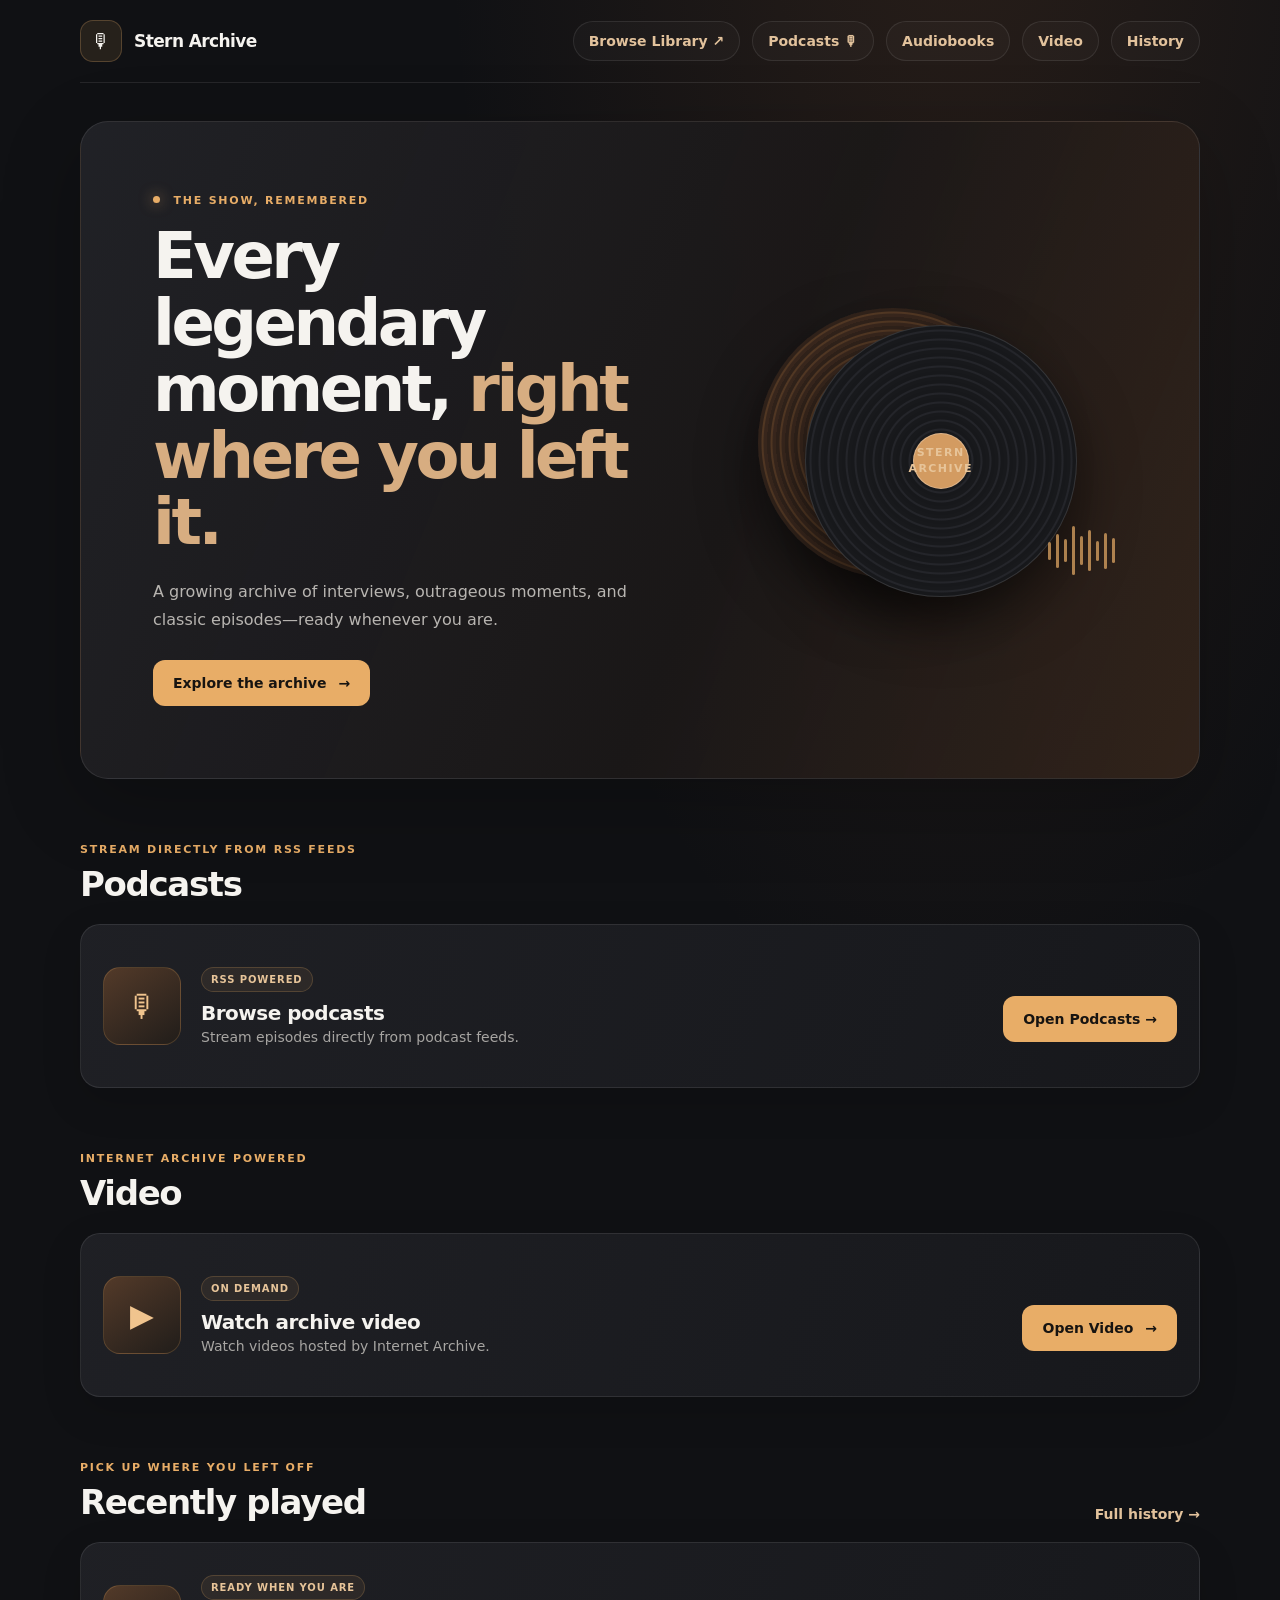
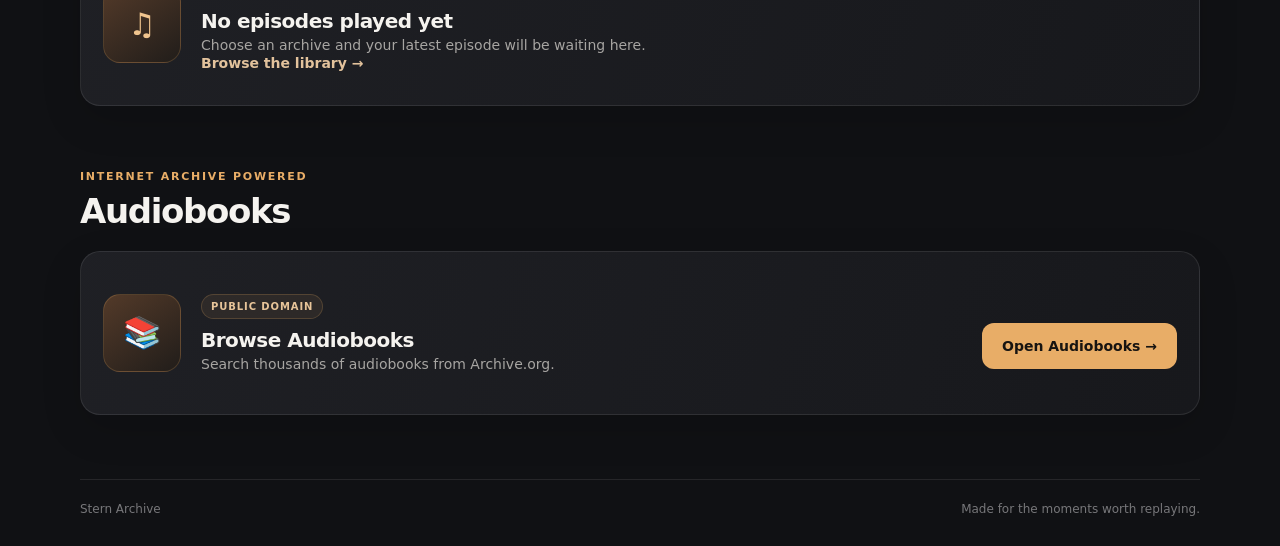
==== commit 59b35876: "Add Internet Archive video section Co-authored-by: Copilot <223556219+Copilot@users.noreply.github.c" ====
--- a/index.html
+++ b/index.html
@@ -4,6 +4,9 @@
   <meta charset="UTF-8">
   <meta name="viewport" content="width=device-width, initial-scale=1.0">
   <meta name="theme-color" content="#101114">
+  <link rel="manifest" href="./manifest.json">
+  <link rel="icon" type="image/png" sizes="192x192" href="./icon-192.png">
+  <link rel="apple-touch-icon" href="./apple-touch-icon.png">
   <title>Stern Archive</title>
   <link rel="stylesheet" href="style.css">
   <link rel="stylesheet" href="modern.css">
@@ -27,6 +30,7 @@
     <span aria-hidden="true">🎙</span>
   </a>
   <a class="nav-link" href="audiobooks.html">Audiobooks</a>
+  <a class="nav-link" href="videos.html">Video</a>
   <a class="nav-link" href="history.html">History</a>
 
 </nav>
@@ -94,6 +98,24 @@
   </div>
 
 </section>
+
+      <section class="home-section" aria-labelledby="videoTitle">
+        <div class="section-heading">
+          <div>
+            <p class="eyebrow">Internet Archive powered</p>
+            <h2 id="videoTitle">Video</h2>
+          </div>
+        </div>
+        <div class="recently-played-card">
+          <div class="recent-art" aria-hidden="true">▶</div>
+          <div class="recent-copy">
+            <span class="status-pill">On demand</span>
+            <h3>Watch archive video</h3>
+            <p>Watch videos hosted by Internet Archive.</p>
+          </div>
+          <a class="btn" href="videos.html">Open Video <span aria-hidden="true">→</span></a>
+        </div>
+      </section>
 
       <section class="home-section" aria-labelledby="recentlyPlayedTitle">
         <div class="section-heading">
--- a/modern.css
+++ b/modern.css
@@ -95,6 +95,12 @@
 .library-grid, #library { display: grid; grid-template-columns: repeat(auto-fill, minmax(240px, 1fr)); gap: 16px; padding: 0 0 48px; }
 .library-card, .card { padding: 22px; border: 1px solid var(--line); border-radius: 18px; background: linear-gradient(145deg, #202126, #18191d); }
 .library-card h3 { margin: 15px 0 8px; font-size: 19px; }.library-card p { color: var(--muted); }
+.video-list { display: grid; gap: 20px; padding-bottom: 48px; }
+.video-card { padding: clamp(16px, 3vw, 26px); border: 1px solid var(--line); border-radius: 18px; background: var(--surface); }
+.video-card h2 { margin: 0 0 18px; font-size: 20px; }
+.video-card p { margin: 14px 0 0; color: var(--muted); font-size: 14px; }
+.video-frame { width: 100%; aspect-ratio: 16 / 9; overflow: hidden; border-radius: 12px; background: #000; }
+.video-frame iframe { display: block; width: 100%; height: 100%; border: 0; }
 .card-topline { display: flex; justify-content: space-between; }.card-actions { display: flex; flex-wrap: wrap; gap: 10px; align-items: center; margin-top: 18px; }
 .card-actions .primary-btn { margin: 0; text-decoration: none; }.delete-archive-btn { padding: 11px 14px; border: 1px solid rgba(255,90,90,.2); border-radius: 10px; background: rgba(160,40,40,.14); color: #ffb6b6; cursor: pointer; }
 .player-shell { width: min(860px, 100%); margin: 48px auto 80px; }
